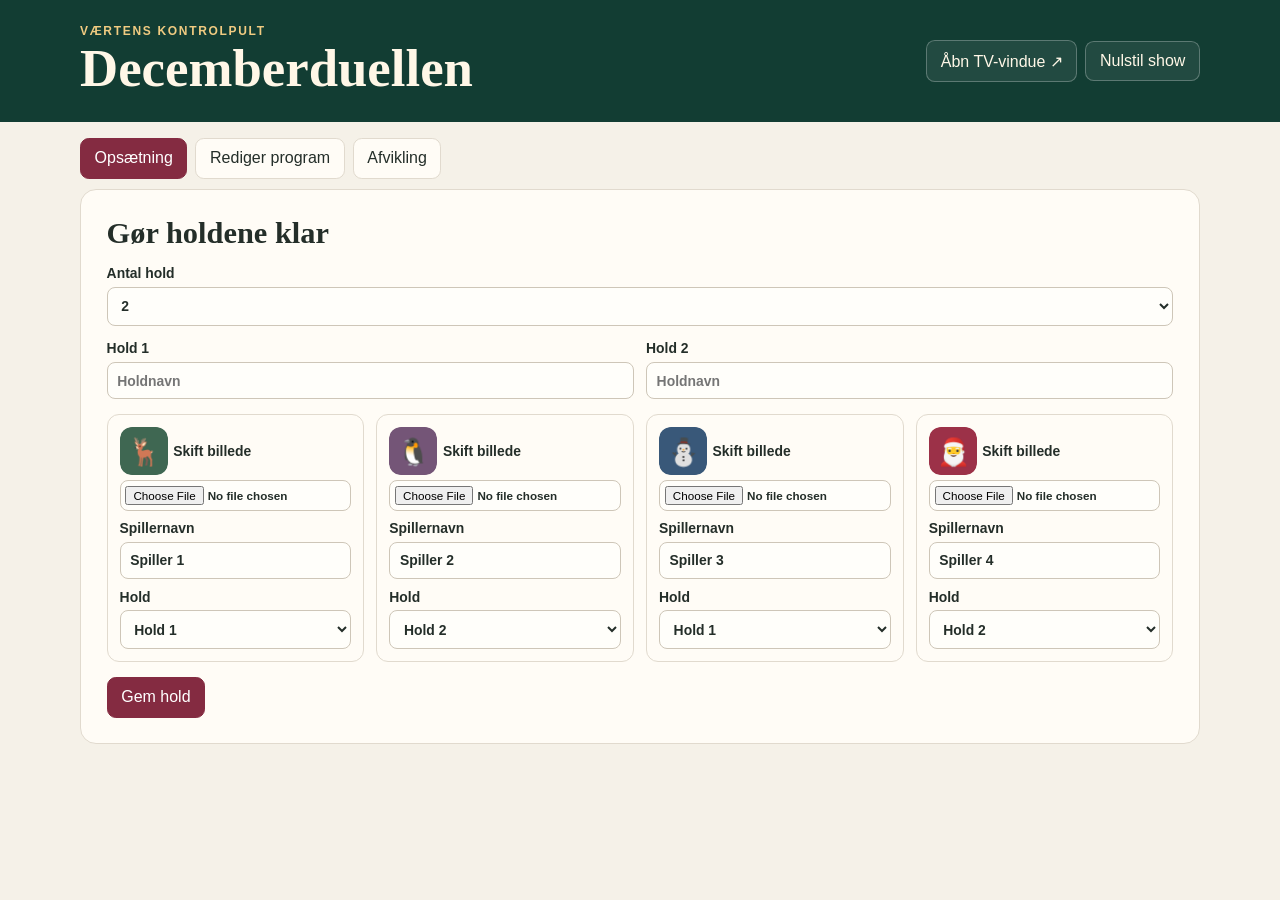
==== app/index.html @ d6477a84 "Publish Decemberduellen browser edition" ====
<!doctype html>
<html lang="da">
<head>
  <meta charset="utf-8">
  <meta name="viewport" content="width=device-width, initial-scale=1">
  <title>Decemberduellen</title>
  <link rel="icon" href="assets/nisse.svg" type="image/svg+xml">
  <link rel="stylesheet" href="style.css?v=spillerpodie">
  <script type="module" src="app.js?v=spillerpodie"></script>
</head>
<body>
  <div id="app"></div>
</body>
</html>
---- app/style.css ----
:root {
  color-scheme: light;
  font-family: "Instrument Sans", -apple-system, BlinkMacSystemFont, sans-serif;
  color: #242e29;
  background: #f5f1e8;
  --muted: #56675f;
  --line: #e1dace;
  --paper: #fffcf6;
  --green: #123d33;
  --red: #842b41;
  --gold: #f0cb81;
}
* { box-sizing: border-box; }
body { margin: 0; }
h1, h2, h3, p, ol, ul { margin: 0; }
h1, h2 { font-family: "Instrument Serif", Georgia, serif; font-weight: 600; }
a { color: var(--red); }
button, input, select, textarea { font: inherit; }
button, .button {
  display: inline-flex;
  align-items: center;
  justify-content: center;
  padding: .65rem .85rem;
  border: 1px solid var(--line);
  border-radius: .55rem;
  color: inherit;
  background: var(--paper);
  cursor: pointer;
  text-decoration: none;
}
button:hover:not(:disabled), .button:hover { filter: brightness(.95); }
button kbd {
  margin-inline-start: .45rem;
  padding: .08rem .38rem;
  border: 1px solid currentColor;
  border-radius: .25rem;
  font-size: 1.15em;
  font-weight: 800;
  text-transform: uppercase;
}
button:disabled { opacity: .52; cursor: default; }
:focus-visible { outline: 3px solid #c67d34; outline-offset: 2px; }
.primary, .tabs [aria-pressed=true] { background: var(--red); border-color: var(--red); color: white; }
.eyebrow {
  color: var(--muted);
  font-size: .75rem;
  font-weight: 750;
  text-transform: uppercase;
  letter-spacing: .14em;
}
.host-header {
  background: var(--green);
  color: #fff7e7;
  padding: 1.5rem max(1rem, calc((100vw - 1120px) / 2));
  display: flex;
  justify-content: space-between;
  align-items: center;
  gap: 1rem;
  flex-wrap: wrap;
}
.host-header h1 { font-size: clamp(2.1rem, 5vw, 3.3rem); }
.host-header .eyebrow { color: var(--gold); }
.host-header button, .host-header .button { background: #ffffff12; border-color: #ffffff43; }
.host { max-width: 1152px; margin: auto; padding: 1rem; }
.tabs, .actions { display: flex; align-items: center; gap: .5rem; flex-wrap: wrap; }
.notice { margin: .65rem 0; color: var(--red); font-weight: 650; }
.panel { background: var(--paper); border: 1px solid var(--line); border-radius: 1rem; padding: clamp(1rem, 3vw, 1.6rem); }
.panel > * + *, form > * + * { margin-top: .9rem; }
.panel h2 { font-size: 1.9rem; }
.panel h3 { font-size: .95rem; }
.prompt { font-size: 1.25rem; line-height: 1.45; white-space: pre-line; }
.muted { color: var(--muted); }
label { display: grid; gap: .35rem; font-size: .87rem; font-weight: 650; }
input, select, textarea {
  min-width: 0;
  padding: .6rem;
  border-radius: .5rem;
  border: 1px solid #cec6b8;
  background: #fffefa;
  color: inherit;
}
textarea { resize: vertical; min-height: 5rem; }
.check { display: flex; align-items: center; }
.form-grid { display: grid; grid-template-columns: repeat(auto-fit, minmax(min(100%, 175px), 1fr)); gap: .75rem; }
.player-setup { padding: .75rem; border: 1px solid var(--line); border-radius: .75rem; display: grid; gap: .6rem; }
.avatar { width: 2rem; height: 2rem; border-radius: .65rem; object-fit: cover; vertical-align: middle; }
.avatar-upload { display: flex; align-items: center; flex-wrap: wrap; cursor: pointer; }
.avatar-upload .avatar { width: 3rem; height: 3rem; }
.avatar-upload input { width: 100%; padding: .3rem; font-size: .73rem; }
.program { display: grid; gap: .35rem; max-width: 28rem; }
.program > div { display: grid; grid-template-columns: 1fr auto auto; align-items: center; gap: .35rem; }
.control-grid, .host-scores { display: grid; grid-template-columns: repeat(2, minmax(0, 1fr)); gap: .75rem; }
.host-scores { margin-top: .75rem; }
.answer { padding: .85rem; border-radius: .6rem; background: #f1e5d0; display: grid; gap: .25rem; }
.answer span { font-size: .8rem; color: #604936; }
.bottom-actions, .buzzer { border-top: 1px solid var(--line); padding-top: .85rem; }
.buzzer h3 { margin-bottom: .5rem; }
.buzzer-help, .buzzer .buzz-status { margin-bottom: .5rem; }
.buzzer .actions + .actions { margin-top: .5rem; }
.buzz-status {
  display: flex;
  align-items: center;
  gap: .65em;
  padding: .55em 1em;
  border: 2px solid var(--gold);
  border-radius: .6rem;
  background: var(--gold);
  color: #2e1c0d;
  font-size: 1.1rem;
  font-weight: 800;
  overflow-wrap: anywhere;
}
.tv-center .buzz-status {
  justify-self: center;
  font-size: clamp(1.5rem, 4vw, 3.5rem);
  box-shadow: 0 0 1.5rem #f0cb8166;
}
.buzz-status .avatar {
  width: 2em;
  height: 2em;
  flex: none;
}
.timer { font-size: 1.35rem; font-variant-numeric: tabular-nums; font-weight: 750; }
.points-list, .mini-score ol, .board ol { list-style: none; padding: 0; display: grid; gap: .4rem; }
.points-list li { display: flex; flex-wrap: wrap; align-items: center; gap: .4rem; }
.points-list li > span { flex: 1; min-width: 5rem; overflow-wrap: anywhere; }
.points-list .result { width: 8rem; }
.mini-score { padding: .75rem; background: var(--paper); border-radius: .8rem; border: 1px solid var(--line); min-width: 0; }
.mini-score h2 { font: 700 .75rem/1.2 system-ui; letter-spacing: .09em; text-transform: uppercase; margin-bottom: .45rem; }
.mini-score li, .board li {
  display: flex; gap: .5rem; align-items: center;
  padding: .35rem .5rem; border-radius: .5rem; background: #81745719;
}
.entry-name { flex: 1; min-width: 0; overflow-wrap: anywhere; }
.entry-name small { display: block; opacity: .8; }
.members { display: flex; flex-wrap: wrap; }
.members .avatar { width: 1.5rem; height: 1.5rem; }
.mini-score .avatar { width: 1.4rem; height: 1.4rem; }
.mini-score li.leader { background: #b688362f; }
body.audience { background: #102c27; color: #fff3db; }
.tv-shell {
  position: relative;
  min-height: 100vh;
  display: flex;
  flex-direction: column;
  justify-content: space-between;
  background: radial-gradient(ellipse at 50% 28%, #205e4a 0%, #102c27 65%, #0d241f 100%);
  padding: clamp(1rem, 3vw, 3rem);
}
.tv-shell .eyebrow { color: var(--gold); font-size: clamp(.8rem, 1.6vw, 1.25rem); }
.tv-controls { align-self: end; display: flex; gap: .5rem; z-index: 5; }
.tv-controls button { color: #fff3db; background: #ffffff12; border-color: #ffffff40; font-size: .8rem; }
:fullscreen .tv-controls { opacity: .3; }
:fullscreen .tv-controls:hover, :fullscreen .tv-controls:focus-within { opacity: 1; }
.tv-center, .tv-board { flex: 1; display: grid; place-content: center; text-align: center; padding: clamp(1.5rem, 4vh, 3rem) 0; }
.tv-center { gap: clamp(.6rem, 2vh, 1.5rem); }
.roulette-tv {
  --roulette-red: #a42c48;
  --roulette-black: #151a17;
  --roulette-green: #227b58;
}
.roulette-dial {
  position: relative;
  justify-self: center;
  width: min(55vh, 62vw);
}
.roulette-dial::after {
  content: '';
  position: absolute;
  top: -.3rem;
  left: 50%;
  translate: -50%;
  border: .65rem solid transparent;
  border-top: 1.1rem solid var(--gold);
}
.roulette-wheel {
  position: relative;
  aspect-ratio: 1;
  border: .35rem solid var(--gold);
  border-radius: 50%;
  background: conic-gradient(from calc(var(--step) / -2), var(--wheel-colors));
  box-shadow: inset 0 0 0 .2rem #fff3db66, 0 1rem 2rem #0006;
  font-size: clamp(.6rem, 1.45vw, 1.35rem);
}
.roulette-wheel::before {
  content: '';
  position: absolute;
  inset: 17%;
  border: .25rem solid var(--gold);
  border-radius: 50%;
  background: radial-gradient(circle, #f0cb81 0 7%, #642332 8% 65%, #a14c55 100%);
}
.roulette-wheel span {
  position: absolute;
  inset: 0;
  padding-top: 2%;
  transform: rotate(var(--pocket));
  pointer-events: none;
}
.roulette-wheel[data-spinning] { animation: roulette-spin 4.5s var(--elapsed) cubic-bezier(.12,.68,.22,1) both; }
@keyframes roulette-spin { to { transform: rotate(var(--angle)); } }
@media (prefers-reduced-motion: reduce) {
  .roulette-wheel[data-spinning] { animation-timing-function: steps(1, end); }
}
.roulette-bets { list-style: none; padding: 0; display: flex; flex-wrap: wrap; gap: .6rem; }
.roulette-bets li { display: grid; gap: .25rem; padding: .6rem .85rem; border-radius: .55rem; background: #8a704526; }
.roulette-tv .roulette-bets { justify-content: center; }
[data-roulette-status] { font-size: 1.25rem; font-weight: 750; }
[data-after-spin][hidden], .host-scores[hidden], .tv-scores[hidden] { display: none; }
.tv-center h1, .tv-board h1 {
  font-size: clamp(2.2rem, 6vw, 7rem);
  max-width: 24ch;
  margin-inline: auto;
  line-height: 1.04;
  text-wrap: balance;
  overflow-wrap: anywhere;
  white-space: pre-line;
}
.tv-center .challenge-prompt { font-size: clamp(1.75rem, 4.2vw, 5rem); max-width: 39ch; }
.tv-timer, .tv-answer, .final-points { font-size: clamp(1.5rem, 4vw, 3.5rem); color: var(--gold); }
.tv-scores { display: grid; grid-template-columns: 1fr 1fr; gap: .65rem; z-index: 1; }
.tv-scores .mini-score { background: #0e2d27; border-color: #ffffff35; }
.tv-scores ol { grid-template-columns: repeat(auto-fit, minmax(min(100%, 135px), 1fr)); }
.tv-scores h2 { color: var(--gold); }
.tv-board { gap: .65rem; align-content: center; }
.rank-grid { display: grid; grid-template-columns: 1fr 1fr; gap: clamp(.6rem, 2vw, 2rem); text-align: left; width: min(80vw, 1100px); }
.board h2 { margin-bottom: .5rem; font-size: clamp(1.15rem, 2.4vw, 2.5rem); }
.board li {
  font-size: clamp(.95rem, 2vw, 1.8rem);
  padding: .6rem;
  animation: rise .65s cubic-bezier(.2,.8,.2,1) backwards;
}
.board li:nth-child(2) { animation-delay: .1s; }
.board li:nth-child(3) { animation-delay: .2s; }
.board li:nth-child(4) { animation-delay: .3s; }
.board li.leader { background: #f0cb813a; color: #ffdb8c; }
.rank { color: var(--gold); min-width: 1.3em; }
.final { position: relative; isolation: isolate; }
.final-card { animation: rise .6s ease-out both; position: relative; z-index: 1; }
.final-card h1 { margin-block: .25em; }
.final-avatars { display: flex; gap: .6rem; flex-wrap: wrap; justify-content: center; margin-top: .6rem; }
.final-avatars .avatar { width: clamp(3rem, 9vw, 8rem); height: clamp(3rem, 9vw, 8rem); border: 2px solid var(--gold); }
.phase-finale:has(.final-podium) {
  background: linear-gradient(180deg, #102c2780 0%, #102c27b3 44%, #0d241ff2 100%),
    var(--final-podium-background) center 38% / cover;
}

.phase-finale:has(.final-podium) .tv-scores { display: none; }
.final-podium { width: min(78vw, 70rem); }
.tv-center .final-podium h1 { font-size: clamp(2.4rem, 6vw, 6.5rem); }

.podium-places, .podium-players { list-style: none; padding: 0; }
.podium-places {
  display: grid;
  grid-template-columns: repeat(3, minmax(0, 1fr));
  grid-template-areas: 'second first third';
  align-items: end;
  gap: clamp(.35rem, 1.15vw, 1.1rem);
  margin: clamp(1.35rem, 3.8vh, 3.5rem) 0 0;
}

.podium-place {
  --step-height: clamp(3.4rem, 14vh, 9rem);
  --step-color: #e1c18a;
}

.podium-place[data-rank="1"] { grid-area: first; --step-height: clamp(5rem, 22vh, 14rem); --step-color: #f4ce78; }
.podium-place[data-rank="2"] { grid-area: second; --step-height: clamp(4.1rem, 18vh, 11rem); --step-color: #d3e0dc; }
.podium-place[data-rank="3"] { grid-area: third; --step-color: #e2ad83; }
.podium-players {
  display: flex;
  flex-wrap: wrap;
  justify-content: center;
  gap: .65rem;
  margin: 0 0 .85rem;
}

.podium-players li {
  display: grid;
  justify-items: center;
  flex: 1 1 6rem;
  gap: .25em;
  min-width: 0;
  font-size: clamp(.8rem, 1.7vw, 1.75rem);
  overflow-wrap: anywhere;
  text-shadow: 0 2px 5px #001713;
}

.podium-players .avatar {
  width: clamp(2.4rem, min(8vw, 11vh), 7.25rem);
  height: auto;
  aspect-ratio: 1;
  border: 3px solid var(--step-color);
  box-shadow: 0 .45rem 1.4rem #021a17a0;
}

.podium-step {
  display: grid;
  align-content: center;
  gap: .12rem;
  min-height: var(--step-height);
  background: linear-gradient(170deg, #fff7, transparent 60%), var(--step-color);
  color: #2a1e10;
  border: 2px solid #fff6;
  border-radius: .8rem .8rem .15rem .15rem;
  box-shadow: 0 .65rem 1.8rem #021a1780;
  font-size: clamp(.75rem, 1.4vw, 1.45rem);
}

.podium-step strong { font-size: clamp(1.9rem, 5vw, 5rem); line-height: 1; }
.fireworks { position: absolute; inset: 0; overflow: hidden; pointer-events: none; }
.fireworks i { position: absolute; top: -10%; left: var(--x); width: 7px; height: 9px; border-radius: 1px; background: hsl(var(--h) 84% 77%); animation: fall 4s var(--delay) linear infinite; }
.fireworks i:nth-child(3n) { width: 5px; height: 5px; border-radius: 100%; background: #fff8e7; animation-duration: 6s; }
.fireworks::before, .fireworks::after {
  content: ""; position: absolute; top: 32%; left: 18%; width: 6px; height: 6px; border-radius: 50%;
  color: #ffd989; background: currentColor;
  box-shadow: 0 -54px, 27px -47px, 47px -27px, 54px 0, 47px 27px, 27px 47px, 0 54px, -27px 47px, -47px 27px, -54px 0, -47px -27px, -27px -47px;
  animation: burst 2.4s ease-out infinite;
}
.fireworks::after { left: 82%; top: 48%; color: #ffb1bd; animation-delay: .9s; }
@keyframes fall { to { top: 110%; transform: translateX(45px) rotate(420deg); } }
@keyframes burst { 0% { transform: scale(.05); opacity: 0; } 18% { opacity: 1; } 75%, 100% { transform: scale(2.3); opacity: 0; } }
@keyframes rise { from { opacity: 0; transform: translateY(20px) scale(.96); } to { opacity: 1; transform: none; } }
@media (max-width: 650px) {
  .control-grid, .rank-grid, .tv-scores { grid-template-columns: 1fr; }
  .tv-scores ol { grid-template-columns: repeat(2, minmax(0, 1fr)); }
}
@media (prefers-reduced-motion: reduce) {
  *, *::before, *::after { animation: none !important; }
  .fireworks { display: none; }
}

.phase-scores .tv-board { padding-block: .65rem; }
.phase-scores .tv-board h1 { font-size: clamp(2rem, 4.5vw, 5rem); }
.music-reveal { margin: 0; display: grid; gap: .5rem; justify-items: center; }
.music-reveal img { display: block; width: clamp(100px, 22vh, 250px); border-radius: .65rem; }
.music-reveal img[hidden] { display: none; }
.music-reveal figcaption { font-weight: 650; }

.race {
  --runner-size: clamp(3.2rem, 10.5vh, 7.5rem);
  width: min(93vw, 1600px);
}
.race-axis, .race-track { position: relative; padding-inline: calc(var(--runner-size) / 2 + .3rem); }
.race-axis {
  margin-left: min(25%, 16rem);
  height: 2.1rem;
  display: grid;
  align-items: center;
}
.race-axis span {
  position: absolute;
  left: calc(var(--runner-size) / 2 + .3rem + (100% - var(--runner-size) - .6rem) * var(--fraction));
  transform: translateX(-50%);
  white-space: nowrap;
  color: var(--gold);
  font-size: clamp(.65rem, 1.25vw, 1.1rem);
}
.race-axis span:nth-child(2) { transform: translateX(-20%) translateY(-.7rem); }
.race-axis span:first-child { transform: translateX(-70%) translateY(.55rem); }
.race-lanes { list-style: none; display: grid; gap: .35rem; padding: 0; }
.race-lane { display: grid; grid-template-columns: min(25%, 16rem) minmax(0, 1fr); align-items: center; border-radius: .8rem; background: #ffffff09; }
.race-lane.leader { background: #f0cb8129; color: #ffdb8c; }
.race-label { display: grid; gap: .2rem; text-align: left; padding: .35rem .5rem; overflow-wrap: anywhere; }
.race-label strong { font-size: clamp(.85rem, 1.9vw, 1.65rem); }
.race-label span { font-size: clamp(.65rem, 1.15vw, 1rem); }
.race-distance { position: relative; height: calc(var(--runner-size) + .5rem); }
.race-distance::before {
  content: '';
  position: absolute;
  inset: 30% 0;
  border-block: 1px solid #ffffff29;
  background: repeating-linear-gradient(90deg, #ffffff38 0 1px, transparent 1px calc(100% / 24));
  border-right: 2px solid var(--gold);
}
.race-runner {
  position: absolute; top: 50%; left: var(--position);
  transform: translate(-50%, -50%);
  animation: race-move 1.5s cubic-bezier(.2,.8,.2,1) both;
}
.race-runner .avatar { width: var(--runner-size); height: var(--runner-size); border: 2px solid #fff3db88; box-shadow: 0 4px 12px #0005; }
.leader .race-runner .avatar { border-color: var(--gold); }
@keyframes race-move { from { left: var(--start); } to { left: var(--position); } }
.sr-only { position: absolute; width: 1px; height: 1px; overflow: hidden; clip-path: inset(50%); white-space: nowrap; }
@media (max-width: 620px) {
  .race-axis span:nth-child(3), .race-axis span:nth-child(5) { display: none; }
}

.tv-shell { isolation: isolate; }
.lock-info {
  justify-self: center;
  max-width: 100%;
  padding: .5em .8em;
  border-radius: .65rem;
  background: #842b41;
  color: #fff4dc;
  font-size: clamp(1.35rem, 3vw, 3rem);
  line-height: 1.2;
  overflow-wrap: anywhere;
}
.lock-info:empty { display: none; }
.race-team-title {
  margin: .35rem 0 .25rem;
  color: #ffe5aa;
  font-size: clamp(1rem, 2vw, 1.65rem);
}
.phase-scores .race { --runner-size: clamp(2.65rem, 8vh, 6.5rem); }
.race-teams .race-lane { background: #702535e8; }
.race-teams .race-lane.leader { background: #913749; }
.race-teams .race-distance { height: calc(var(--runner-size) * .68 + .4rem); }
.team-runner {
  display: grid;
  grid-template-columns: repeat(2, max-content);
  justify-content: center;
  gap: 2px;
}
.team-runner .avatar {
  width: calc(var(--runner-size) * .33);
  height: calc(var(--runner-size) * .33);
  border-width: 1px;
}
.team-runner .avatar:only-child {
  grid-column: 1 / -1;
  width: calc(var(--runner-size) * .57);
  height: calc(var(--runner-size) * .57);
}

.karaoke-turns {
  display: flex;
  justify-content: center;
  gap: .75rem;
  flex-wrap: wrap;
  padding: 0;
  list-style: none;
}
.karaoke-turns li {
  display: grid;
  gap: .3rem;
  min-width: min(9rem, 100%);
  padding: .7rem 1.15rem;
  border-radius: .7rem;
  background: #842b41;
  color: #fff4dc;
  text-align: center;
}
.karaoke-turns strong { overflow-wrap: anywhere; }
.tv-center .karaoke-turns { font-size: clamp(1rem, 2.7vw, 2.6rem); }
.tv-center .karaoke-turns span { color: var(--gold); }

.winter-scene {
  position: absolute;
  inset: 0;
  width: 100%;
  height: 100%;
  pointer-events: none;
  z-index: -1;
}
.tv-shell { padding: clamp(1.25rem, 3.8vw, 4rem) clamp(1.2rem, 4vw, 4.5rem); }
.tv-shell .race { width: min(91vw, 1600px); }
.tv-scores { margin-bottom: clamp(.6rem, 3vh, 1.6rem); }
.phase-scores { padding-block: clamp(1.5rem, 3.3vh, 2.8rem) clamp(2rem, 5vh, 3.6rem); }
.phase-scores .race { --runner-size: clamp(2.25rem, 7.2vh, 6rem); }
.winter-scene canvas {
  position: absolute;
  inset: 0;
  width: 100%;
  height: 100%;
}


.point-popup {
  position: absolute;
  z-index: 4;
  inset: auto 50% 20% auto;
  translate: 50%;
  width: max-content;
  max-width: 82%;
  display: grid;
  justify-items: center;
  gap: 0.25em;
  padding: 0.65em 1.35em;
  border: 3px solid #fff2c5;
  border-radius: 1rem;
  background: var(--gold);
  color: #2b1d10;
  font-size: clamp(1.15rem, 2.75vw, 2.75rem);
  text-align: center;
  box-shadow: 0 0.65rem 2.7rem #0009;
  pointer-events: none;
  animation: point-popup-in 250ms ease-out both;
}

.point-popup strong { font-size: 1.7em; line-height: 1; }
.point-popup-avatars { display: flex; gap: 0.25em; }
.point-popup .avatar { width: 1.8em; height: 1.8em; border: 2px solid #fff2c5; }
@keyframes point-popup-in {
  from { opacity: 0; transform: translateY(0.5em) scale(0.85); }
  to { opacity: 1; transform: translateY(0) scale(1); }
}
@media (prefers-reduced-motion: reduce) { .point-popup { animation: none; } }

.buzzer-connection {
  margin-block: 0 0.75rem;
}

.buzzer-test-players {
  display: grid;
  grid-template-columns: repeat(auto-fit, minmax(9rem, 1fr));
  gap: 0.75rem;
  padding: 0;
  list-style: none;
}

.buzzer-test-players li {
  display: grid;
  justify-items: center;
  align-content: start;
  gap: 0.5rem;
  padding: 0.75rem;
  text-align: center;
}

.buzzer-test-players .avatar {
  width: 4rem;
  height: 4rem;
}

.buzzer-test-players .is-lit .avatar {
  outline: 3px solid #ffd46b;
  box-shadow: 0 0 1.25rem #ffd46b;
}

.tv-buzzer-test {
  grid-template-columns: min(100%, 72rem);
  font-size: clamp(1rem, 2vw, 2rem);
}

.tv-buzzer-test .buzzer-test-players {
  grid-template-columns: repeat(auto-fit, minmax(min(100%, 9rem), 1fr));
}

.tv-buzzer-test .avatar {
  width: clamp(4rem, 10vw, 10rem);
  height: auto;
  aspect-ratio: 1;
  transform-origin: center bottom;
}

.buzzer-guide {
  display: flex;
  flex-wrap: wrap;
  align-items: center;
  justify-content: space-between;
  gap: 1rem 2rem;
  margin-top: 1rem;
}

.buzzer-guide figure {
  margin: 0;
  font-size: 0.8rem;
}

.buzzer-guide img {
  display: block;
  width: 6rem;
  border-radius: 0.65rem;
  margin-bottom: 0.35rem;
}

fieldset:has(input[name="choice-0"]) {
  display: grid;
  gap: 0.7rem;
}

.choice-control-grid {
  grid-template-columns: minmax(0, 1fr);
}

[data-buzzer-color="red"] { --buzzer-color: #a72d47; --buzzer-ink: white; }
[data-buzzer-color="blue"] { --buzzer-color: #2573b1; --buzzer-ink: white; }
[data-buzzer-color="orange"] { --buzzer-color: #f29747; --buzzer-ink: #26170b; }
[data-buzzer-color="green"] { --buzzer-color: #3a8054; --buzzer-ink: white; }
[data-buzzer-color="yellow"] { --buzzer-color: #edcf59; --buzzer-ink: #261f09; }

.buzzer-color {
  display: inline-grid;
  place-items: center;
  background: var(--buzzer-color);
  color: var(--buzzer-ink);
  border-radius: 0.4rem;
  font-weight: 700;
}

.buzzer-test-colors {
  display: flex;
  flex-wrap: wrap;
  justify-content: center;
  gap: 0.28rem;
  font-size: clamp(0.85rem, 1.6vw, 1.3rem);
}

.buzzer-test-colors .buzzer-color {
  width: 1.5em;
  height: 1.5em;
  box-shadow: inset 0 0 0 2px var(--buzzer-color);
}

.buzzer-test-colors .buzzer-color:not(.is-tested) {
  background: transparent;
  color: inherit;
}

.quiz-choices {
  display: grid;
  gap: 0.45rem;
  padding: 0;
  margin: 0.5rem 0;
  list-style: none;
  text-align: left;
}

.quiz-choices li {
  display: grid;
  grid-template-columns: 4.8em minmax(0, 1fr) auto;
  align-items: center;
  gap: 0.65em;
  padding: 0.45em;
  border-radius: 0.55rem;
  background: rgb(127 127 127 / 14%);
}

.quiz-choices .buzzer-color { padding: 0.15em 0.3em; }
.quiz-choices .is-correct { outline: 2px solid var(--buzzer-color); }
.quiz-correct-label { font-size: 0.8em; font-weight: 700; }
.quiz-responses { margin: 0.3em 0; }
.quiz-responders {
  --responder-size: 2.5rem;
  display: flex;
  justify-content: center;
  align-items: center;
  gap: 0.55em;
  min-height: var(--responder-size);
  list-style: none;
  padding: 0;
  margin: 0;
}

.quiz-responders .avatar {
  display: block;
  width: var(--responder-size);
  height: var(--responder-size);
  outline: 2px solid var(--gold);
  outline-offset: 2px;
}

.tv-center .quiz-responders { --responder-size: clamp(2rem, 5.5vh, 4.5rem); }
.quiz-winners {
  display: flex;
  flex-wrap: wrap;
  justify-content: center;
  gap: 0.5em 1.1em;
  list-style: none;
  padding: 0;
  margin: 0.3em 0;
}

.tv-center:has(.quiz-choices) {
  gap: clamp(0.25rem, 1vh, 0.85rem);
  font-size: clamp(1rem, 2.15vw, 2rem);
}

.tv-center:has(.quiz-choices) h1 { font-size: clamp(1.6rem, 3.5vw, 3.8rem); }
.tv-center:has(.quiz-choices) .quiz-choices { width: min(100%, 32em); justify-self: center; }
.tv-center:has(.quiz-choices) .tv-timer { margin: 0; }

.speed-round-rules {
  display: grid;
  gap: 0.65em;
  text-align: left;
}

.tv-speed-round .speed-round-rules {
  max-width: 32ch;
  margin: 0 auto;
  padding-inline-start: 1.3em;
  font-size: clamp(1.1rem, 2.65vw, 2.8rem);
}

.tv-speed-round .speed-round-rules strong {
  color: var(--gold);
}

.browser-choices { margin-block: 1rem; }
.browser-choices .actions { margin-top: .4rem; }
.browser-choices .actions strong { min-width: 8rem; }
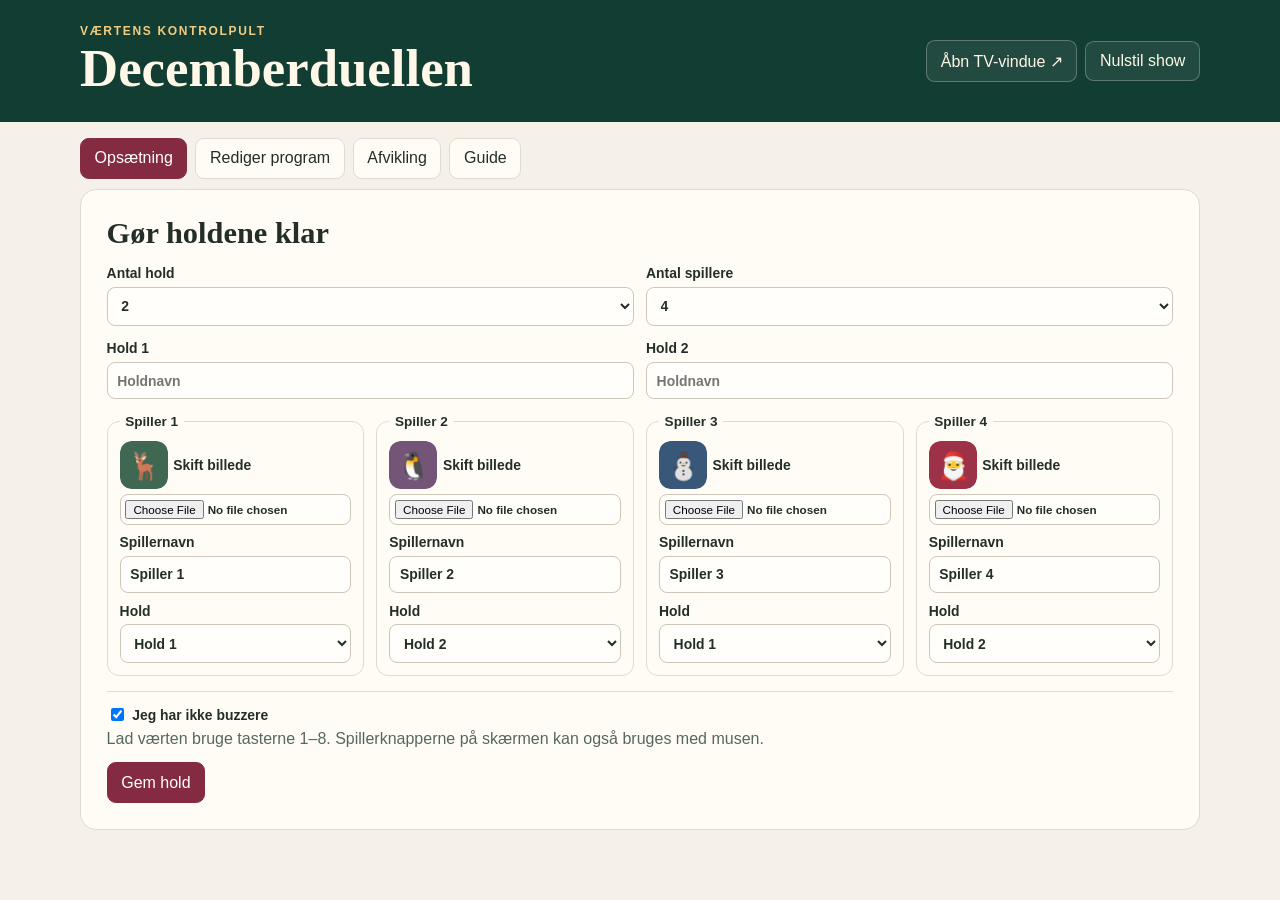
==== commit fd82b8af: "Guide hosts through setup for up to eight players" ====
--- a/app/index.html
+++ b/app/index.html
@@ -5,8 +5,8 @@
   <meta name="viewport" content="width=device-width, initial-scale=1">
   <title>Decemberduellen</title>
   <link rel="icon" href="assets/nisse.svg" type="image/svg+xml">
-  <link rel="stylesheet" href="style.css?v=spillerpodie">
-  <script type="module" src="app.js?v=spillerpodie"></script>
+  <link rel="stylesheet" href="style.css?v=showguide">
+  <script type="module" src="app.js?v=showguide"></script>
 </head>
 <body>
   <div id="app"></div>
--- a/app/style.css
+++ b/app/style.css
@@ -693,3 +693,68 @@
 .browser-choices { margin-block: 1rem; }
 .browser-choices .actions { margin-top: .4rem; }
 .browser-choices .actions strong { min-width: 8rem; }
+
+.player-setup[hidden] { display: none; }
+.player-setup { min-width: 0; margin: 0; }
+.player-setup legend { padding-inline: .35rem; font-size: .85rem; font-weight: 750; }
+.keyboard-setup { border-top: 1px solid var(--line); padding-top: .85rem; }
+.keyboard-setup .muted { margin-top: .35rem; }
+
+.guide-steps {
+  display: grid;
+  grid-template-columns: repeat(2, minmax(0, 1fr));
+  gap: 1rem;
+  padding: 0;
+  list-style: none;
+  counter-reset: guide-step;
+}
+.guide-steps li {
+  counter-increment: guide-step;
+  display: grid;
+  align-content: start;
+  justify-items: start;
+  gap: .7rem;
+  padding: 1rem;
+  border: 1px solid var(--line);
+  border-radius: .8rem;
+}
+.guide-steps h3::before { content: counter(guide-step) ". "; }
+.guide-preview {
+  display: flex;
+  align-items: center;
+  justify-content: center;
+  gap: .6rem;
+  width: 100%;
+  min-height: 8rem;
+  padding: .75rem;
+  border-radius: .6rem;
+  background: #f1e5d0;
+  text-align: center;
+}
+.guide-teams { flex-wrap: wrap; }
+.guide-teams span, .guide-storage span:last-child {
+  padding: .5rem .75rem;
+  border-radius: .55rem;
+  background: var(--paper);
+}
+.guide-teams img { display: block; width: 2rem; height: 2rem; margin: 0 auto .3rem; }
+.guide-question, .guide-storage { flex-direction: column; }
+.guide-question b { background: var(--red); color: white; border-radius: .35rem; padding: .25rem .5rem; }
+.guide-tv { background: var(--green); color: var(--gold); font-family: "Instrument Serif", Georgia, serif; font-size: clamp(1.25rem, 3vw, 2rem); }
+.phase-scores .race-dense { --runner-size: clamp(1.4rem, 3.75vh, 3.25rem); }
+.phase-scores:has(.race-dense) { padding-block: 1rem; }
+.phase-scores:has(.race-dense) .tv-board h1 { font-size: clamp(1.75rem, 4vw, 3.5rem); }
+.race-dense .race-axis { height: 1.65rem; }
+.race-dense .race-team-title { margin-block: .35rem; }
+.race-dense .race-lanes { gap: .15rem; }
+.race-dense .race-label { min-width: 0; padding-block: .1rem; gap: .05rem; line-height: 1.05; }
+.race-dense .race-label strong { font-size: clamp(.85rem, 1.45vw, 1.25rem); }
+.race-dense .race-label span { font-size: clamp(.65rem, 1vw, .85rem); }
+.race-dense .race-label strong, .race-dense .race-label span {
+  overflow: hidden;
+  white-space: nowrap;
+  text-overflow: ellipsis;
+}
+@media (max-width: 620px) {
+  .guide-steps { grid-template-columns: 1fr; }
+}
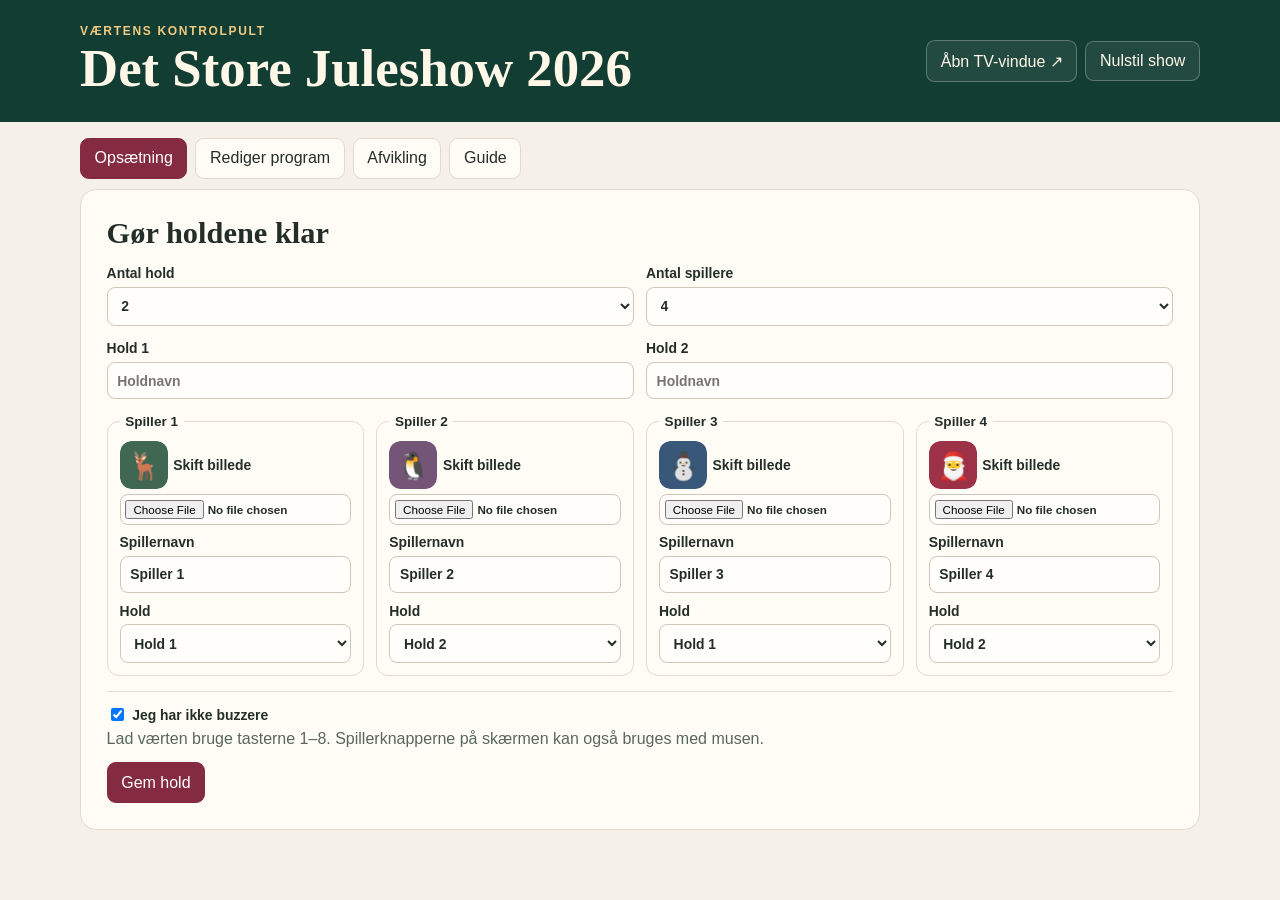
==== commit cede372f: "Name the public game Det Store Juleshow 2026" ====
--- a/app/index.html
+++ b/app/index.html
@@ -3,10 +3,10 @@
 <head>
   <meta charset="utf-8">
   <meta name="viewport" content="width=device-width, initial-scale=1">
-  <title>Decemberduellen</title>
+  <title>Det Store Juleshow 2026</title>
   <link rel="icon" href="assets/nisse.svg" type="image/svg+xml">
   <link rel="stylesheet" href="style.css?v=showguide">
-  <script type="module" src="app.js?v=showguide"></script>
+  <script type="module" src="app.js?v=juleshow2026"></script>
 </head>
 <body>
   <div id="app"></div>
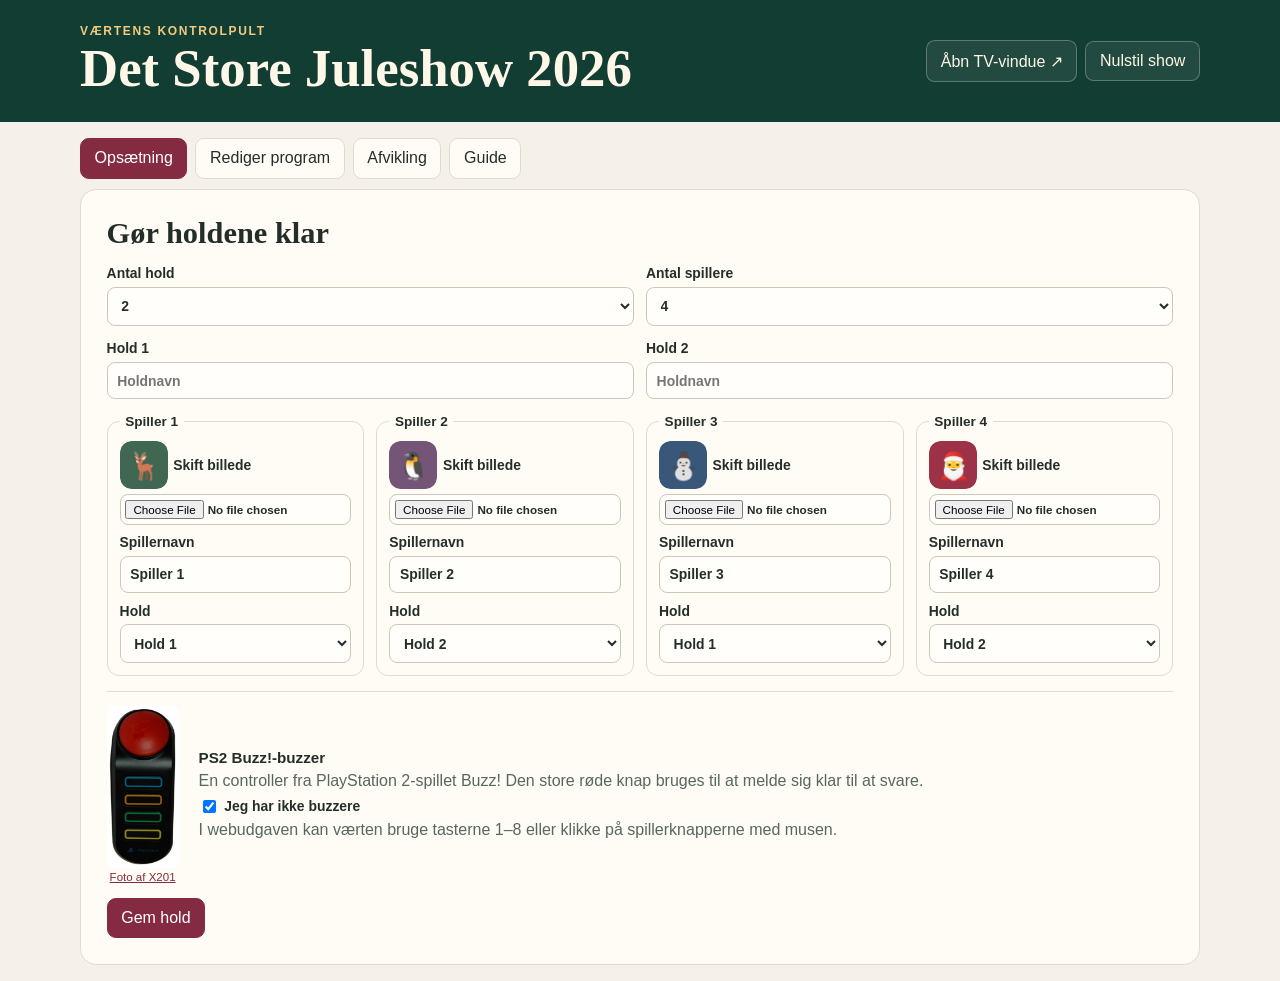
==== commit 432565d3: "Show the PS2 Buzz controller in setup and guide" ====
--- a/app/index.html
+++ b/app/index.html
@@ -5,8 +5,8 @@
   <meta name="viewport" content="width=device-width, initial-scale=1">
   <title>Det Store Juleshow 2026</title>
   <link rel="icon" href="assets/nisse.svg" type="image/svg+xml">
-  <link rel="stylesheet" href="style.css?v=showguide">
-  <script type="module" src="app.js?v=juleshow2026"></script>
+  <link rel="stylesheet" href="style.css?v=ps2-buzzer">
+  <script type="module" src="app.js?v=ps2-buzzer"></script>
 </head>
 <body>
   <div id="app"></div>
--- a/app/style.css
+++ b/app/style.css
@@ -758,3 +758,15 @@
 @media (max-width: 620px) {
   .guide-steps { grid-template-columns: 1fr; }
 }
+
+.buzzer-explainer {
+  display: grid;
+  grid-template-columns: auto minmax(0, 1fr);
+  align-items: center;
+  gap: clamp(.75rem, 2vw, 1.25rem);
+}
+.buzzer-explainer > div > * + * { margin-top: .45rem; }
+.buzzer-photo { margin: 0; text-align: center; }
+.buzzer-photo img { display: block; width: clamp(3rem, 8vw, 4.5rem); height: auto; margin: 0 auto; border-radius: .4rem; }
+.buzzer-photo figcaption { font-size: .72rem; margin-top: .2rem; }
+.guide-buzzer { background: #f1e5d0; border-radius: .8rem; padding: 1rem; }
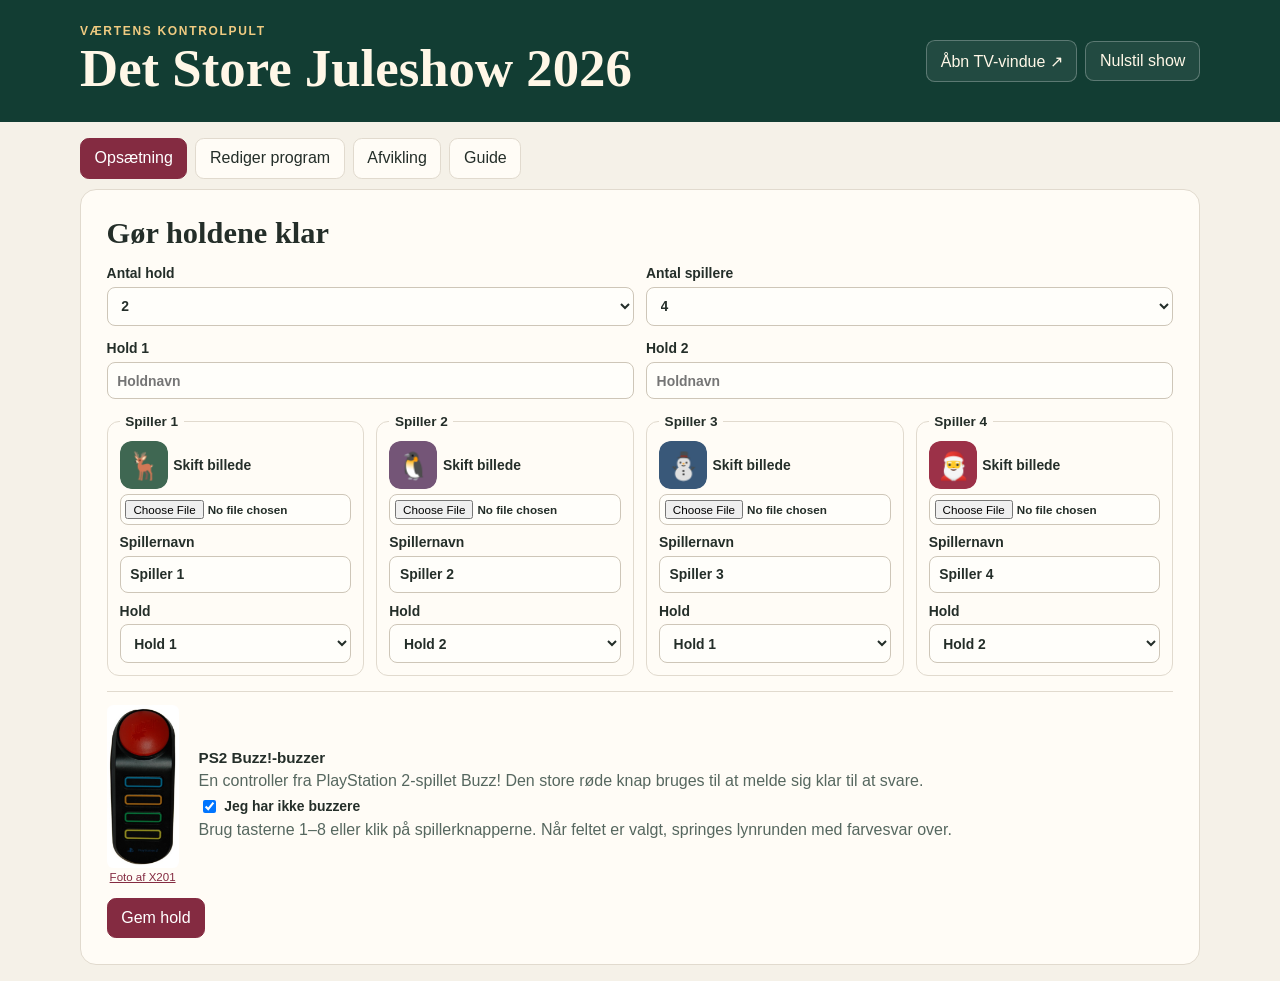
==== commit 4427587f: "Skip the color-answer round when hosts play without buzzers" ====
--- a/app/index.html
+++ b/app/index.html
@@ -6,7 +6,7 @@
   <title>Det Store Juleshow 2026</title>
   <link rel="icon" href="assets/nisse.svg" type="image/svg+xml">
   <link rel="stylesheet" href="style.css?v=ps2-buzzer">
-  <script type="module" src="app.js?v=ps2-buzzer"></script>
+  <script type="module" src="app.js?v=uden-buzzere"></script>
 </head>
 <body>
   <div id="app"></div>
